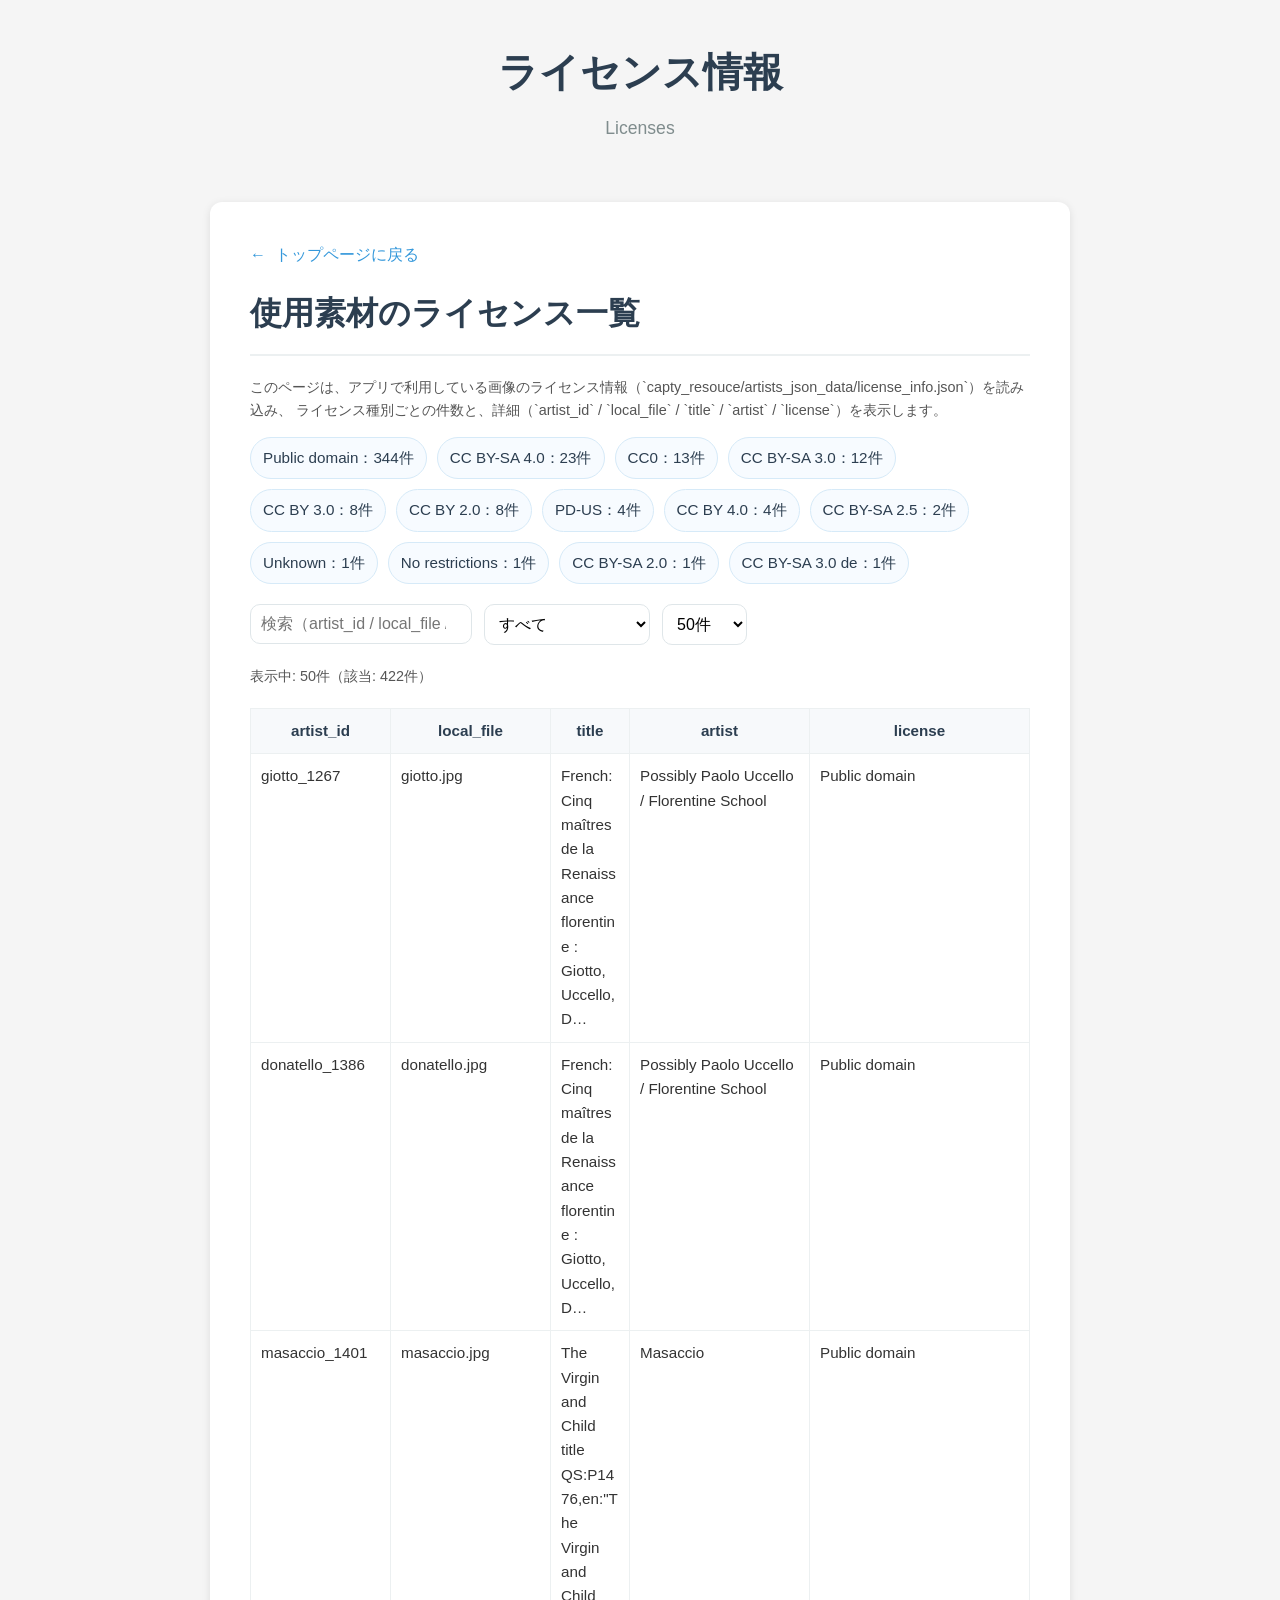
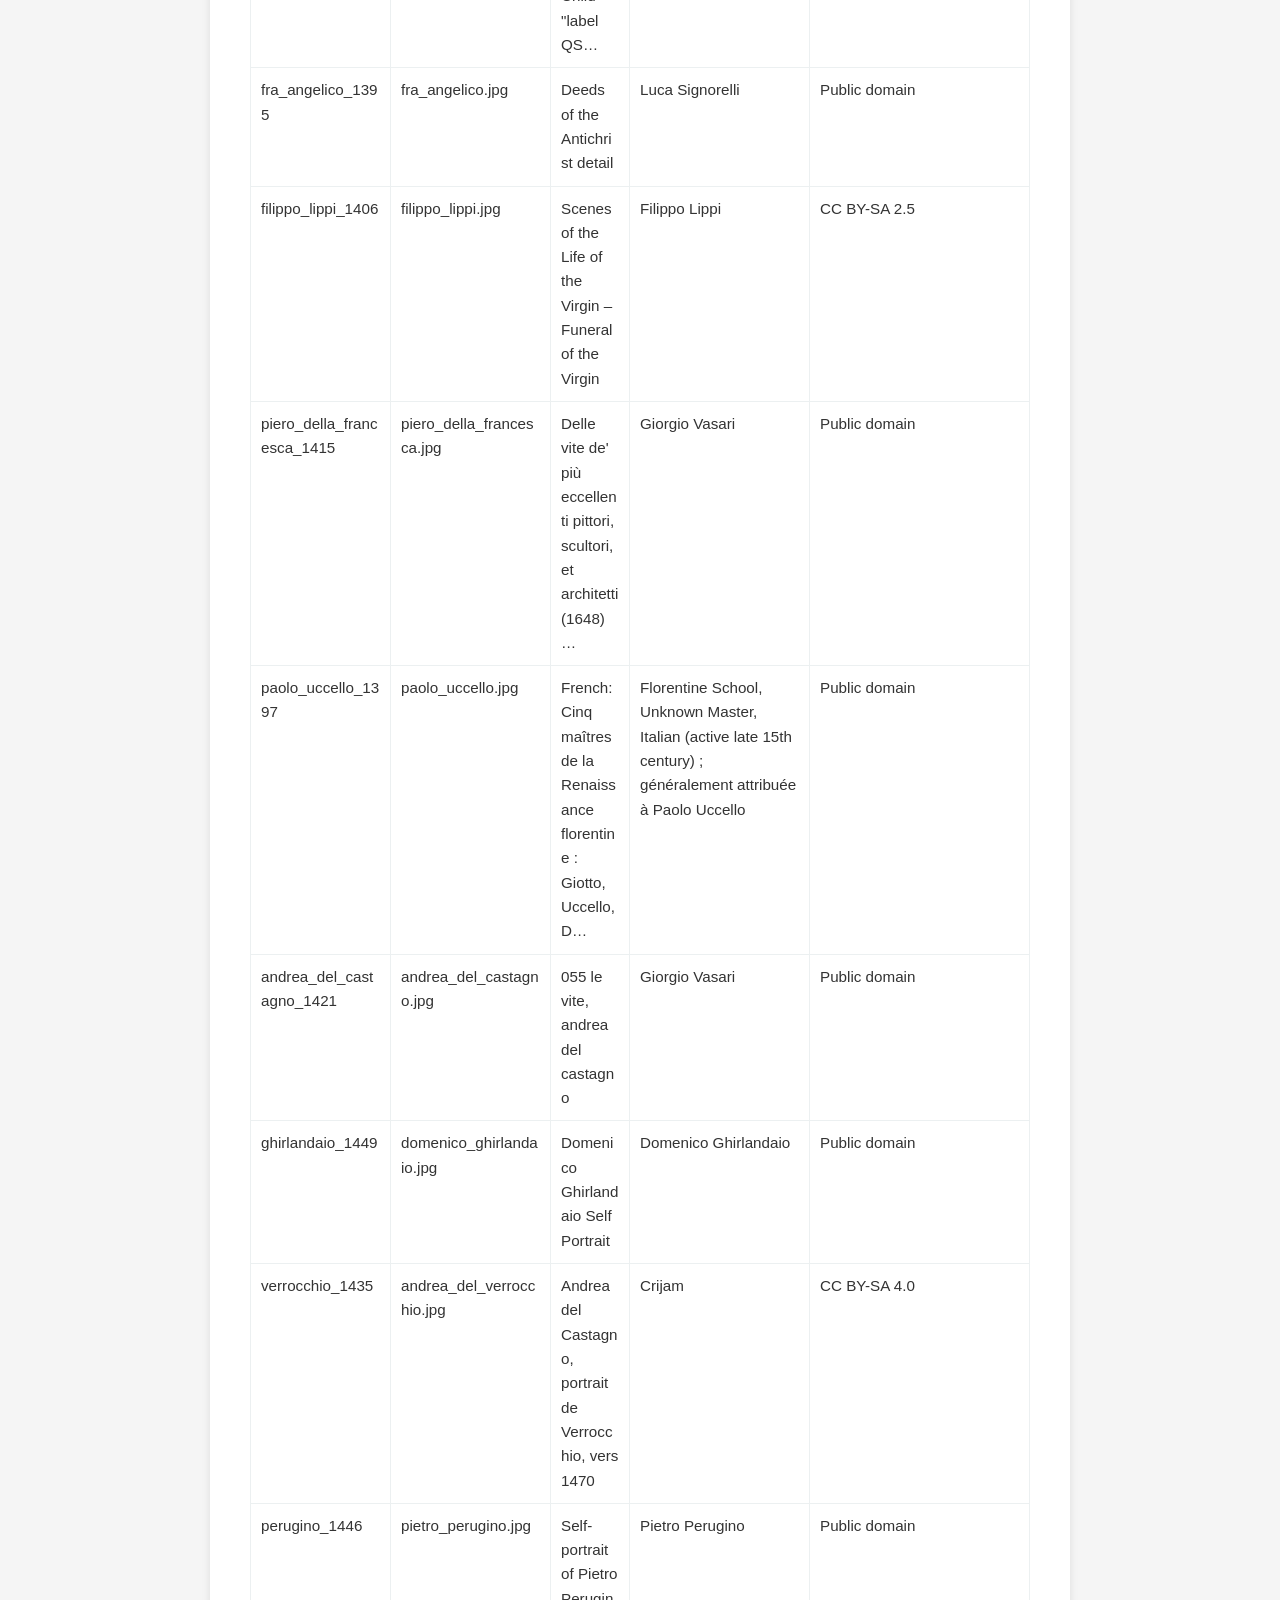
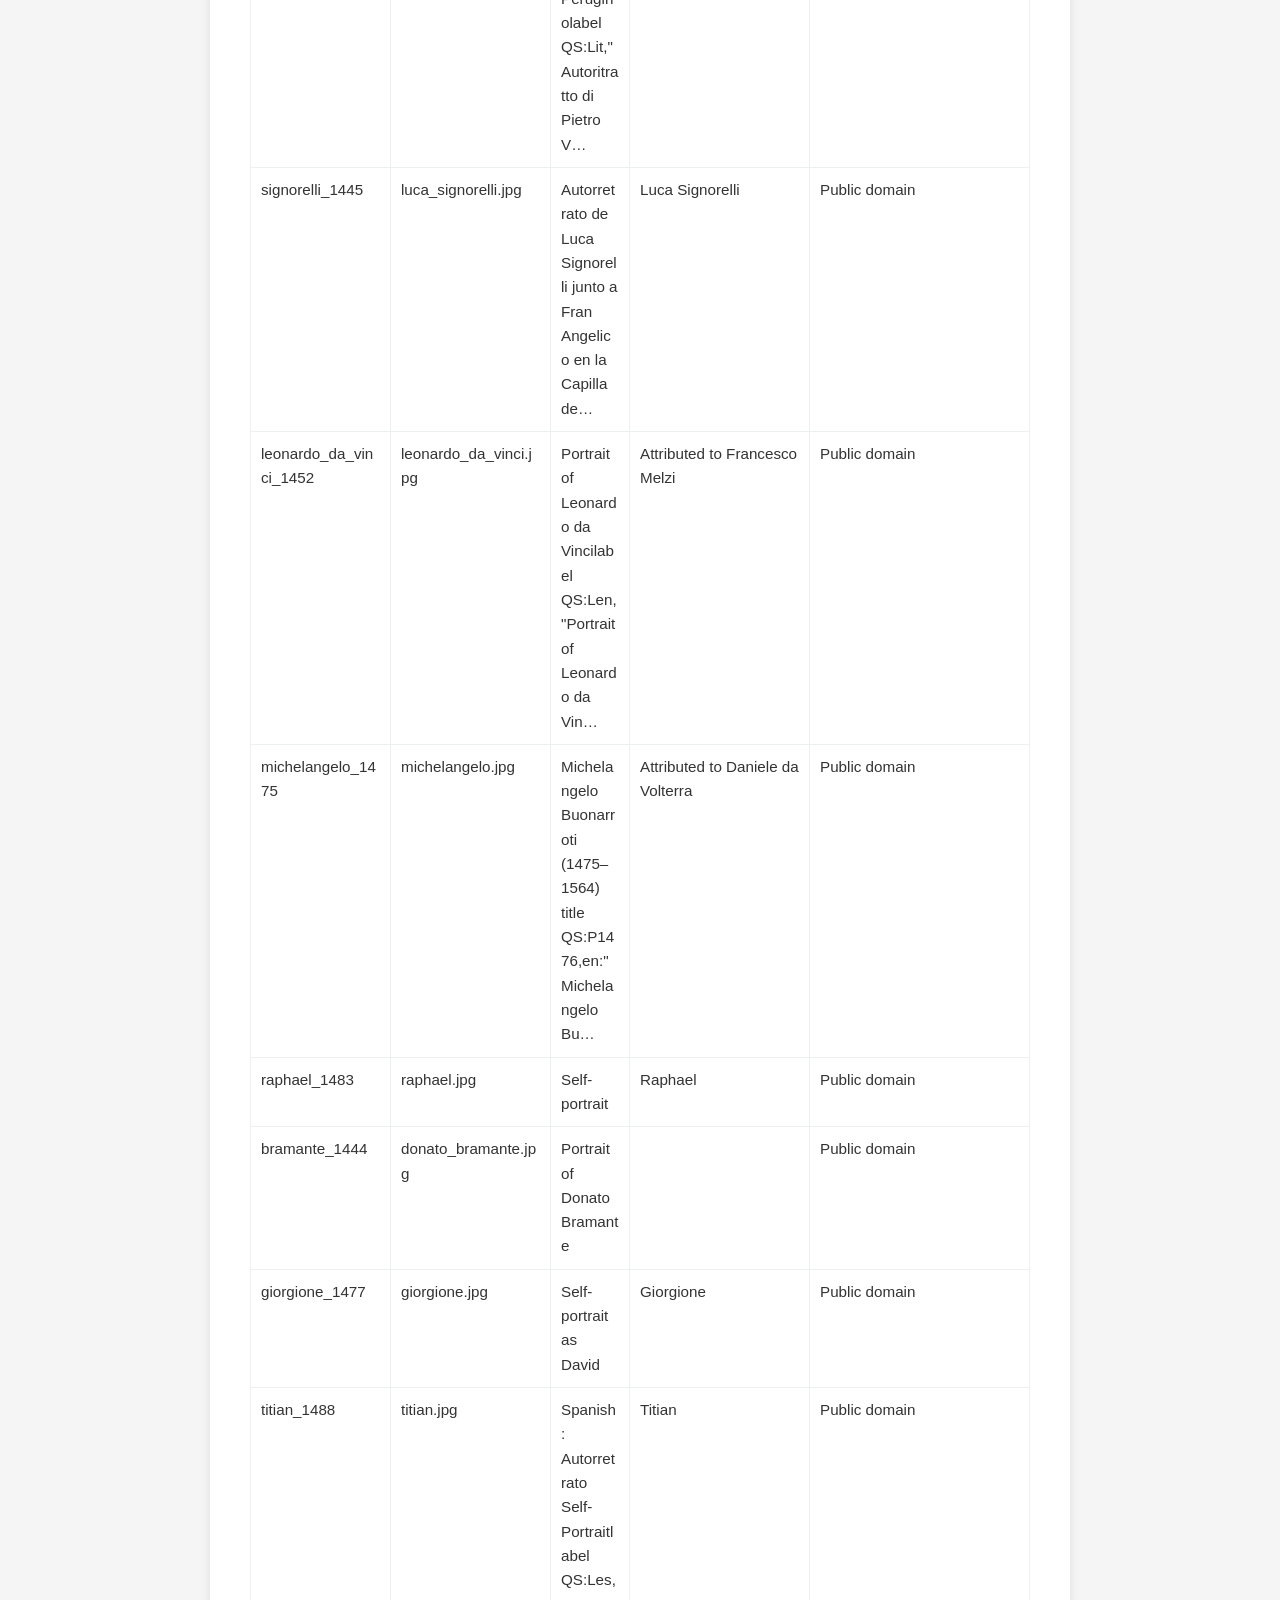
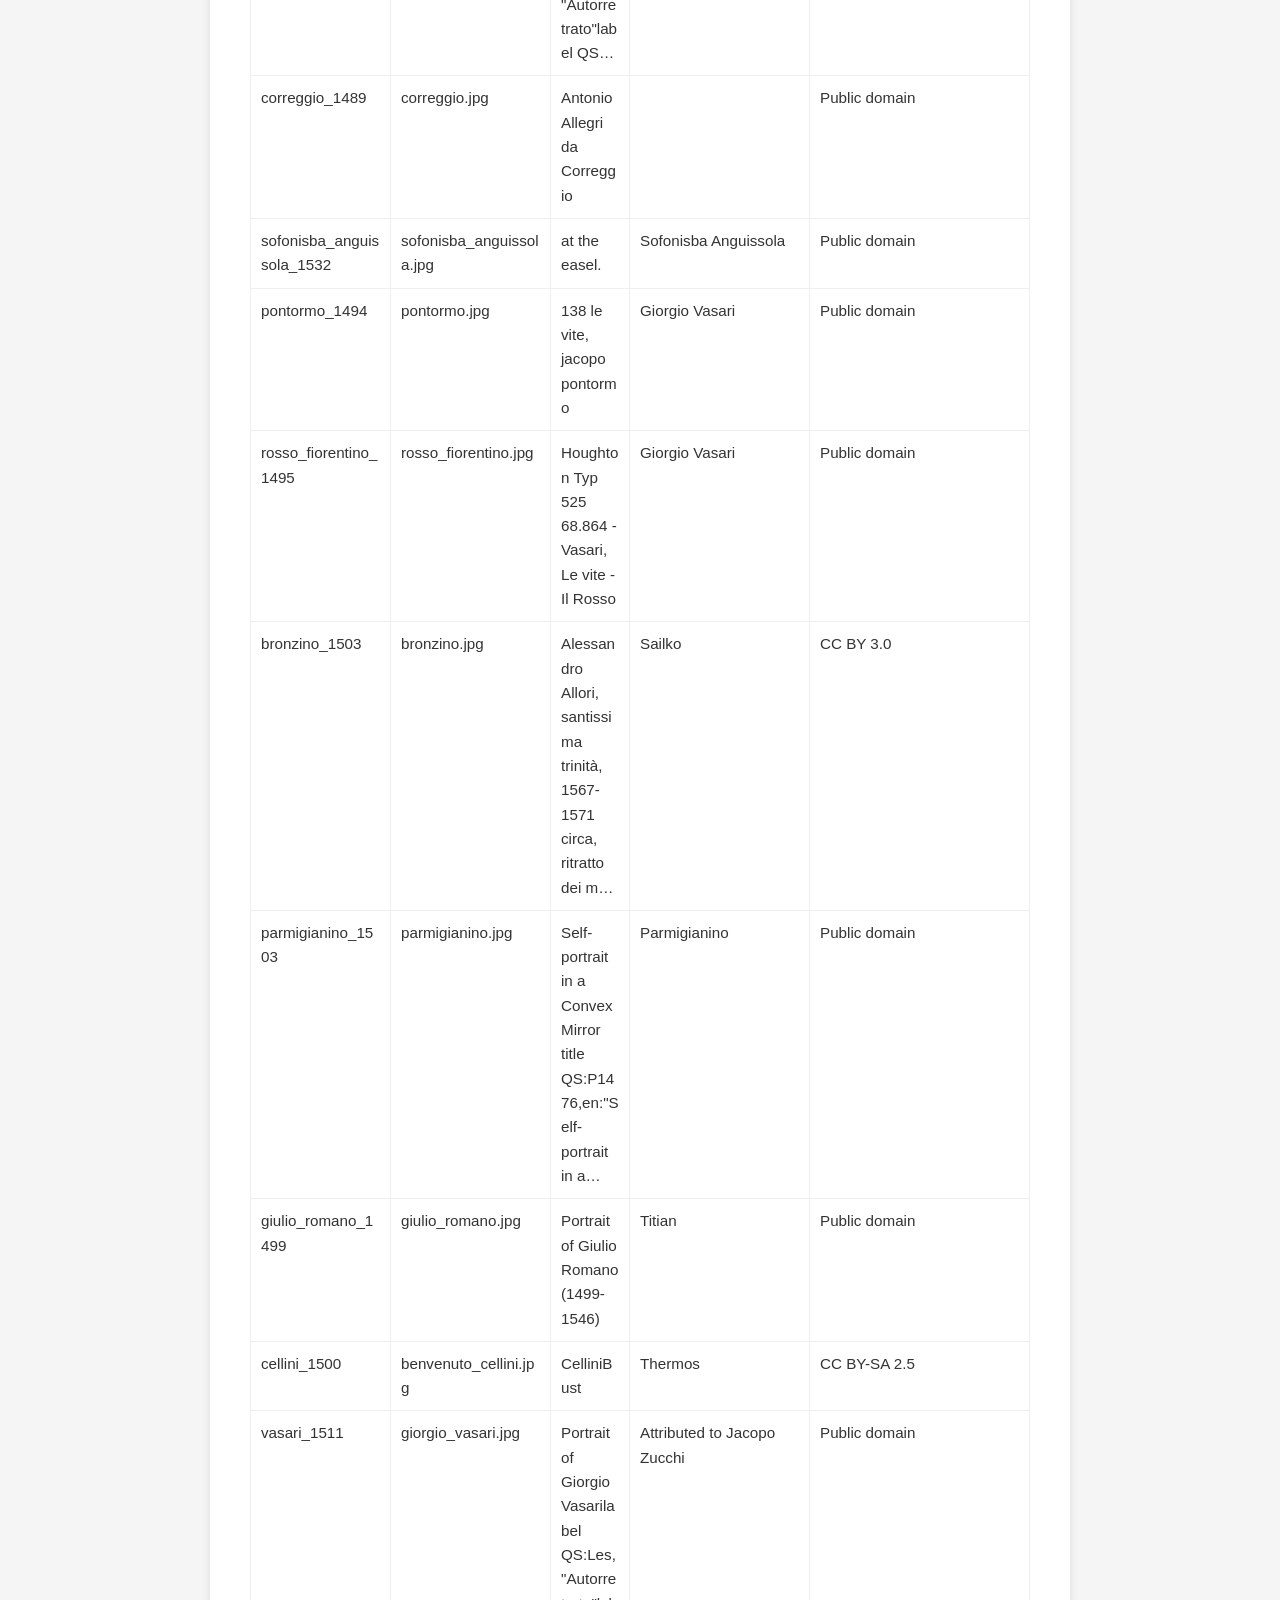
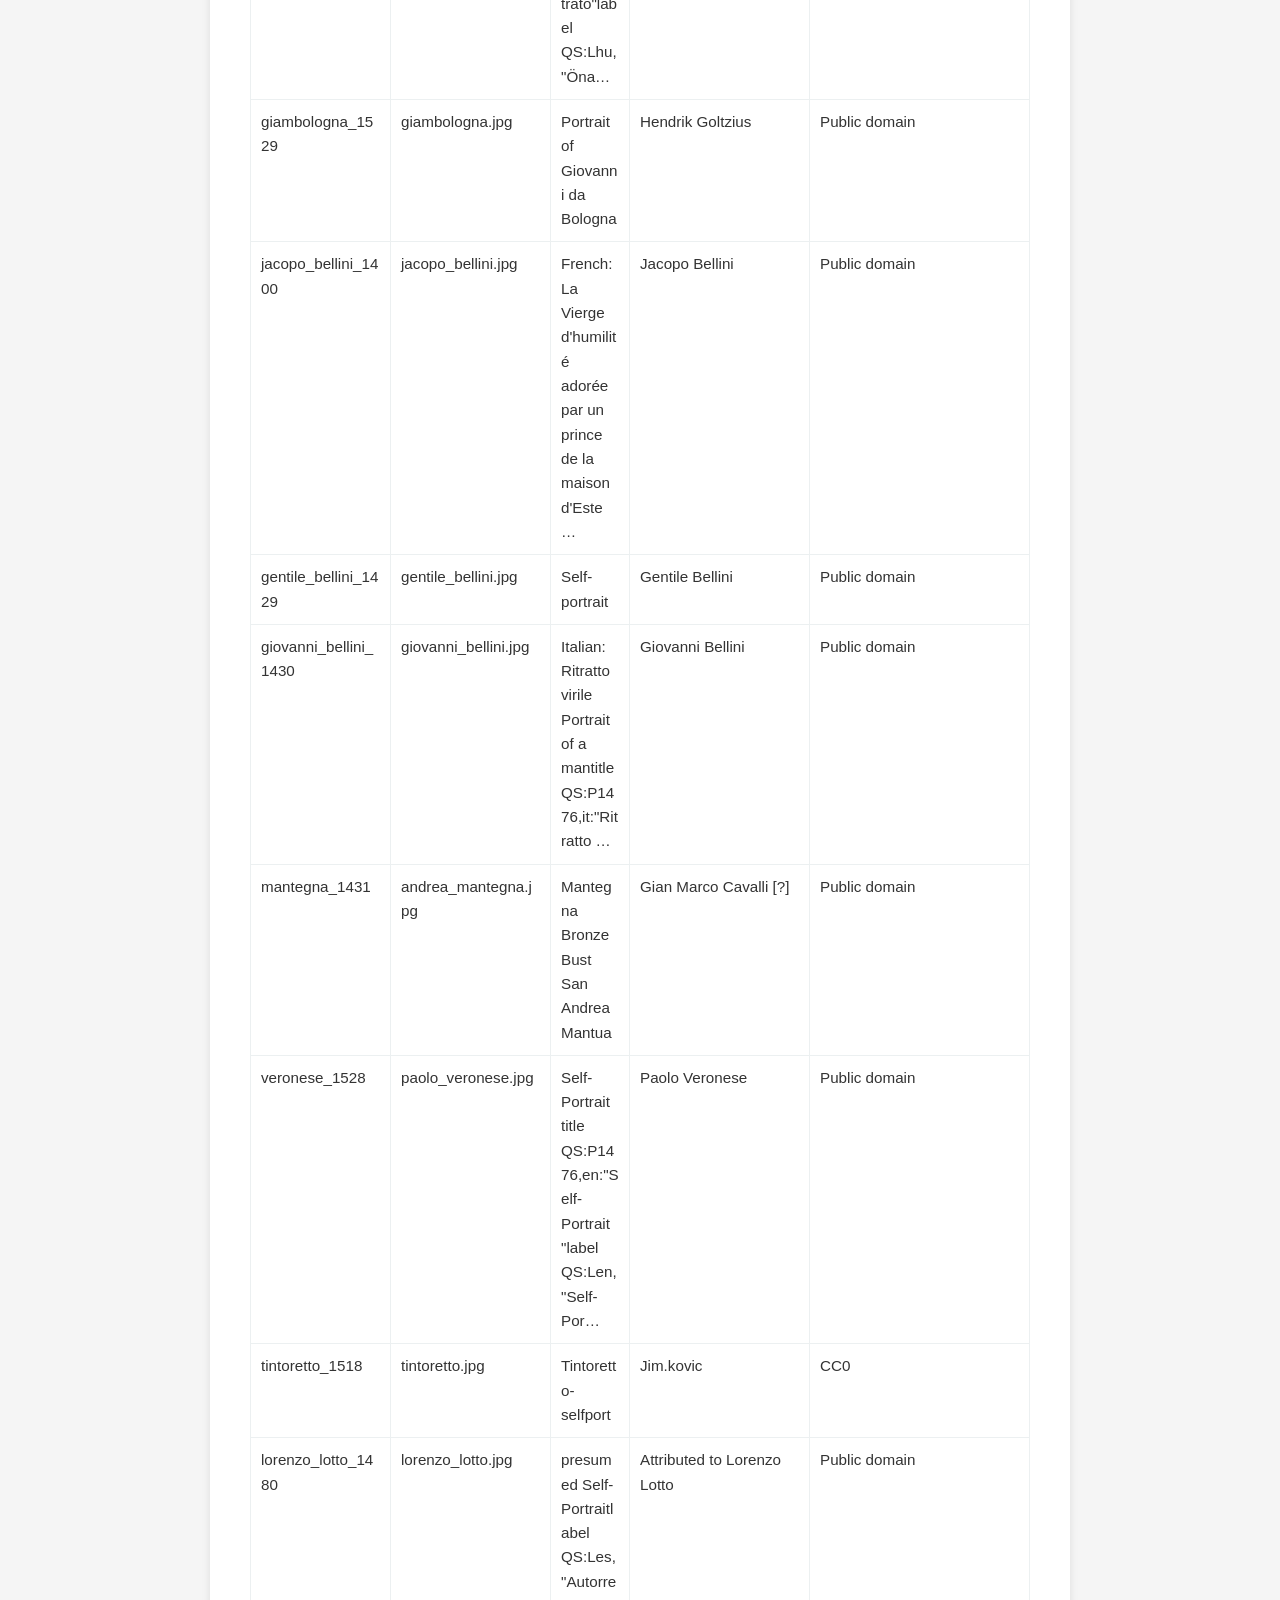
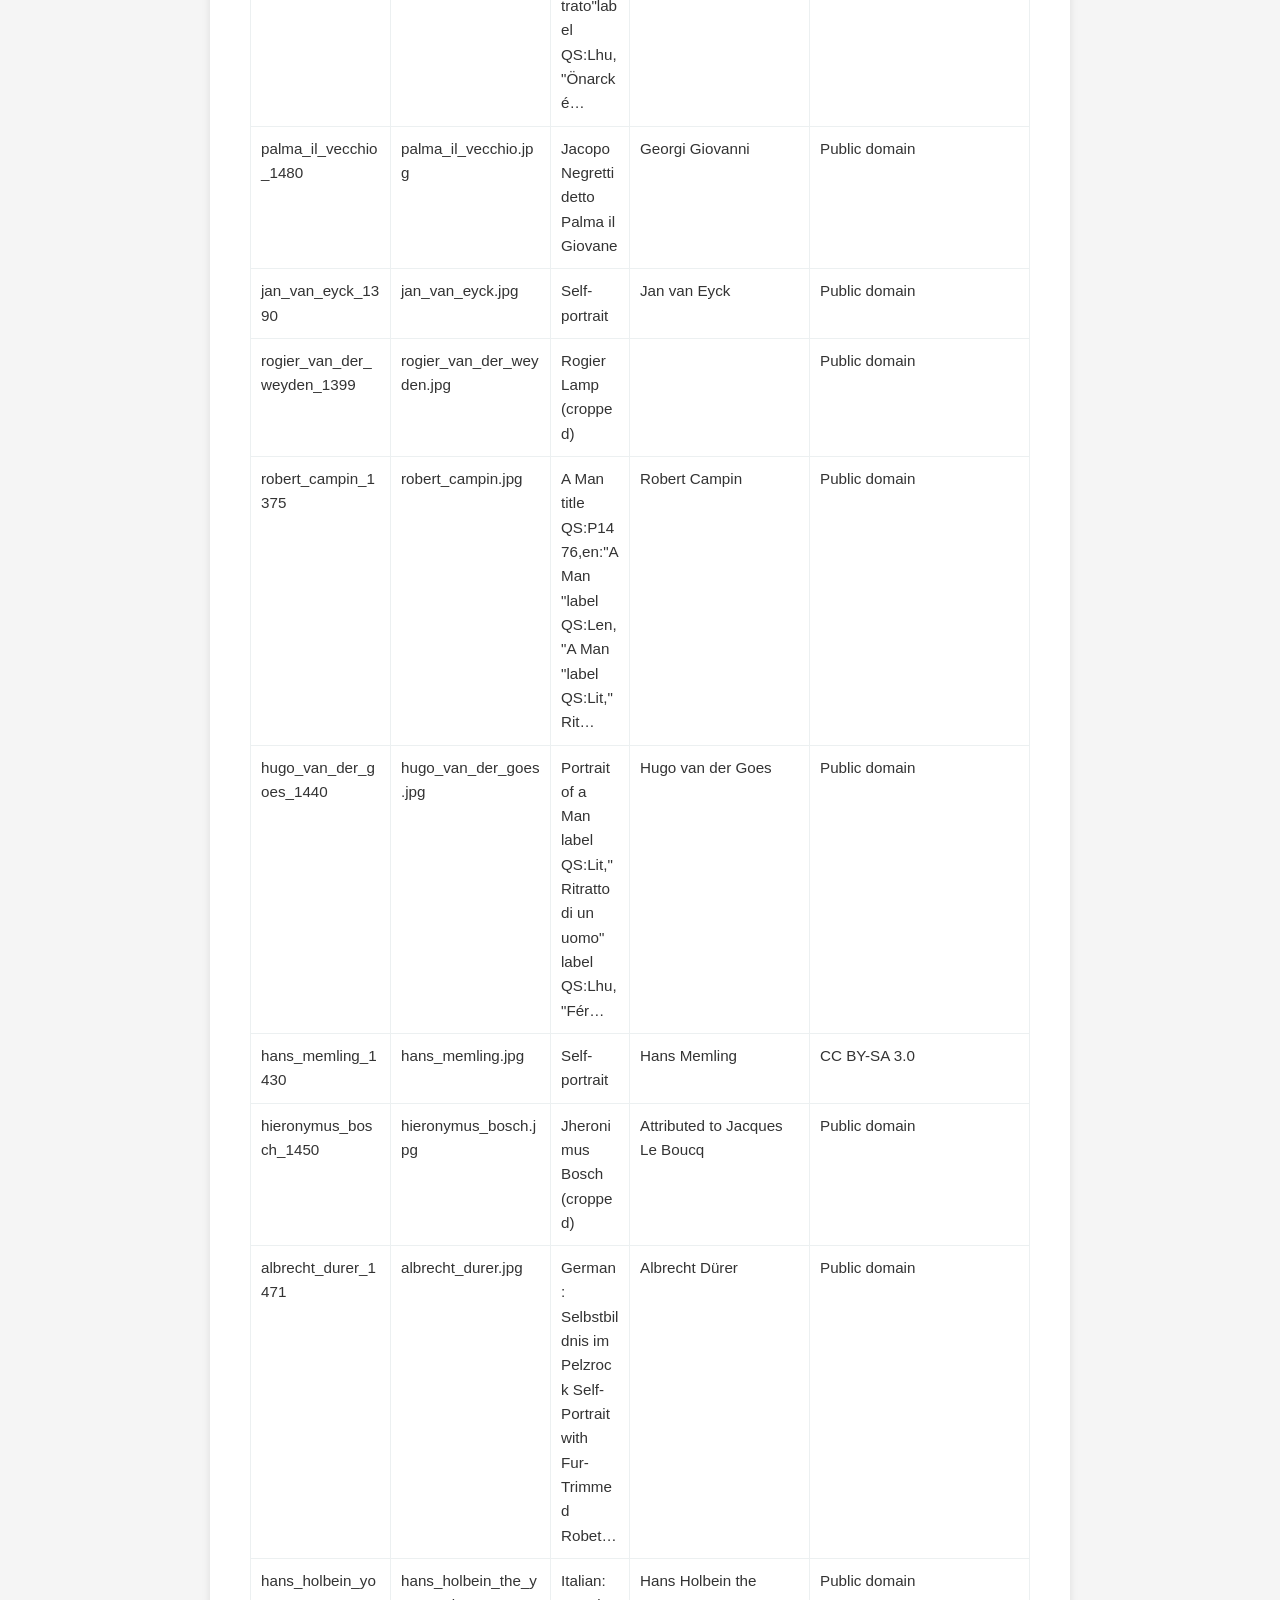
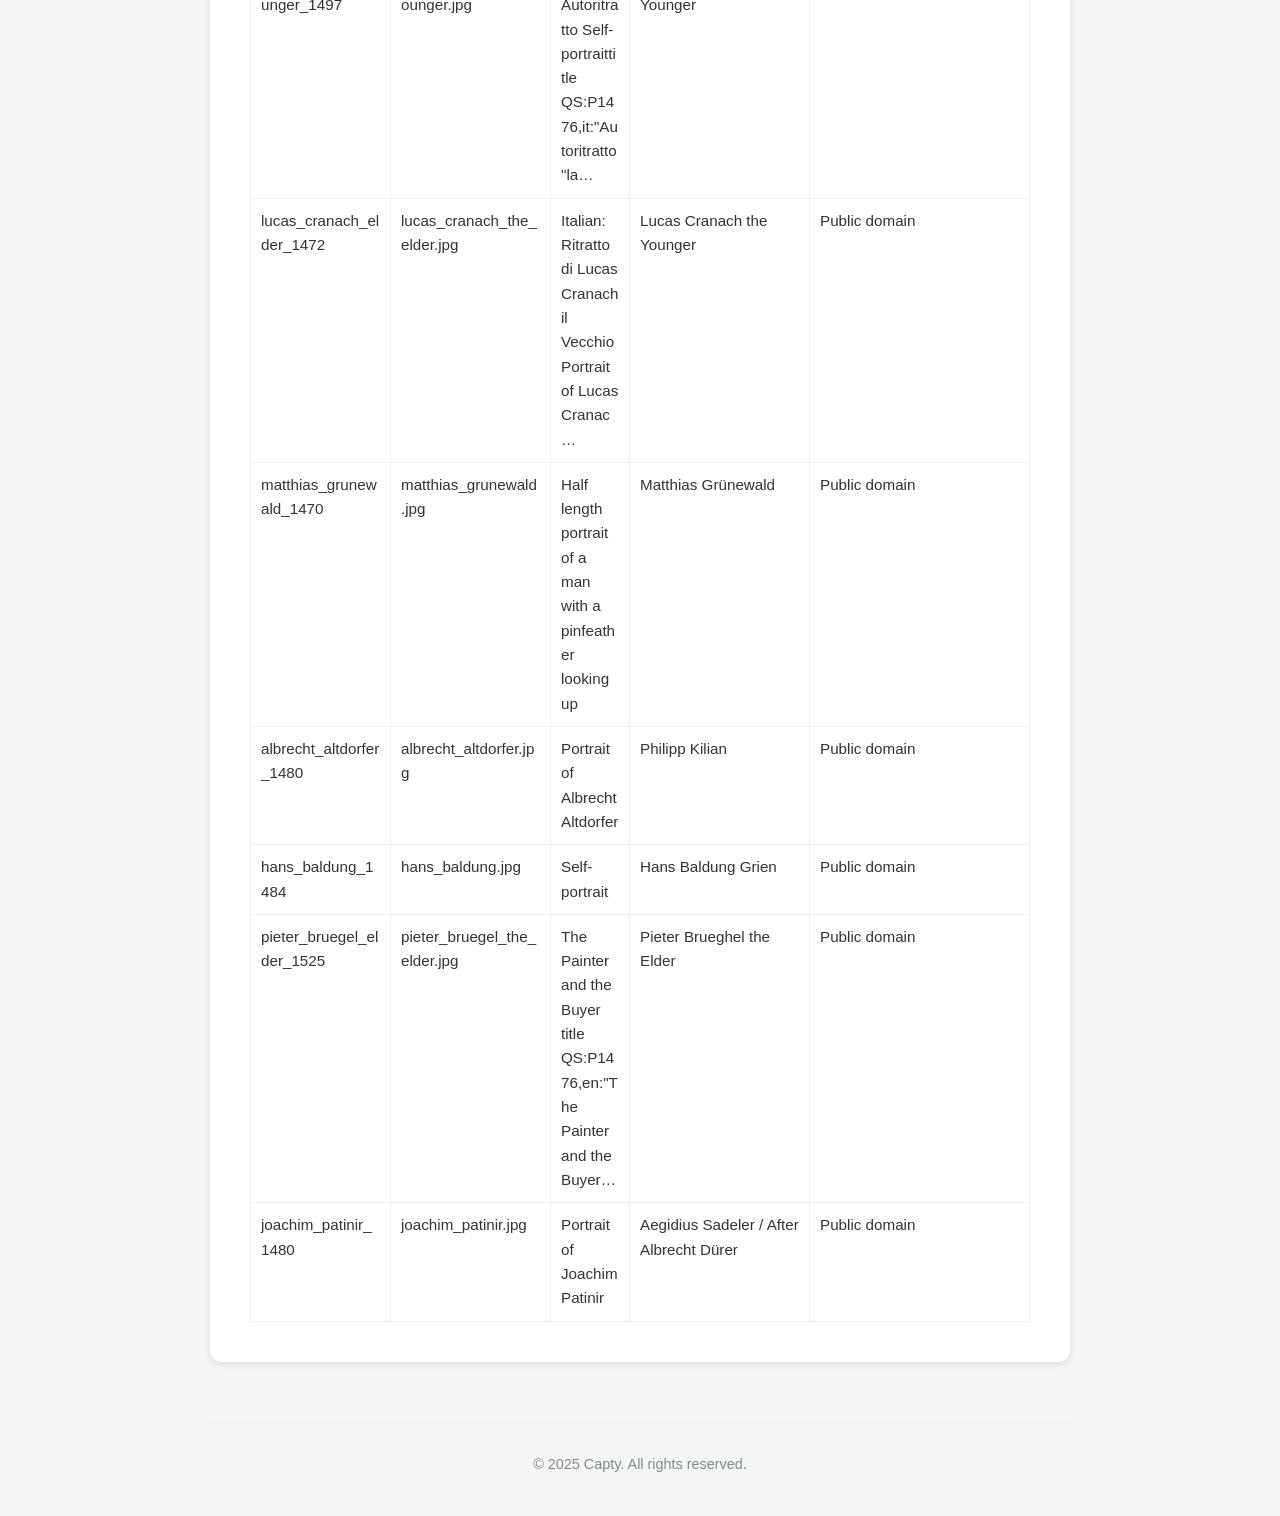
==== license.html @ c0cce58c "Add license information page" ====
<!DOCTYPE html>
<html lang="ja">
<head>
  <meta charset="UTF-8">
  <meta name="viewport" content="width=device-width, initial-scale=1.0">
  <title>ライセンス情報 - Capty Policy</title>
  <link rel="stylesheet" href="style.css">
</head>
<body>
  <div class="container">
    <header>
      <h1>ライセンス情報</h1>
      <p class="subtitle">Licenses</p>
    </header>

    <div class="content">
      <a href="index.html" class="back-link">トップページに戻る</a>

      <h2>使用素材のライセンス一覧</h2>
      <p class="small-note">
        このページは、アプリで利用している画像のライセンス情報（`capty_resouce/artists_json_data/license_info.json`）を読み込み、
        ライセンス種別ごとの件数と、詳細（`artist_id` / `local_file` / `title` / `artist` / `license`）を表示します。
      </p>

      <div id="licenseCounts" class="license-pills" aria-live="polite"></div>

      <div class="filter-row">
        <input id="searchInput" type="search" placeholder="検索（artist_id / local_file / artist / title）" />
        <select id="licenseFilter" aria-label="ライセンスで絞り込み"></select>
        <select id="pageSize" aria-label="表示件数">
          <option value="25">25件</option>
          <option value="50" selected>50件</option>
          <option value="100">100件</option>
        </select>
      </div>

      <p id="resultMeta" class="small-note"></p>

      <div class="table-wrap">
        <table class="license-table">
          <thead>
            <tr>
              <th style="width: 140px;">artist_id</th>
              <th style="width: 160px;">local_file</th>
              <th>title</th>
              <th style="width: 180px;">artist</th>
              <th style="width: 220px;">license</th>
            </tr>
          </thead>
          <tbody id="rows"></tbody>
        </table>
      </div>

      <p id="loadError" class="small-note" style="display:none; color:#b00020;"></p>
    </div>

    <footer>
      <p>&copy; 2025 Capty. All rights reserved.</p>
    </footer>
  </div>

  <script>
    const jsonPath = "capty_resouce/artists_json_data/license_info.json";

    let allItems = [];
    let uniqueLicenses = [];

    function normalizeText(value) {
      return String(value ?? "").replace(/\s+/g, " ").trim();
    }

    function truncate(value, maxLen) {
      const s = normalizeText(value);
      if (s.length <= maxLen) return s;
      return s.slice(0, maxLen) + "…";
    }

    function getSelectedLicense() {
      const el = document.getElementById("licenseFilter");
      return el.value;
    }

    function applyFilterAndRender() {
      const q = normalizeText(document.getElementById("searchInput").value).toLowerCase();
      const license = getSelectedLicense();
      const pageSize = Number(document.getElementById("pageSize").value);

      const filtered = allItems.filter((it) => {
        const matchLicense = license === "all" ? true : it.license === license;
        if (!matchLicense) return false;

        if (!q) return true;
        const haystack = [
          it.artist_id,
          it.local_file,
          it.title,
          it.artist,
          it.license,
        ].map((x) => normalizeText(x).toLowerCase()).join(" ");

        return haystack.includes(q);
      });

      const shown = filtered.slice(0, pageSize);

      const rows = document.getElementById("rows");
      rows.innerHTML = "";

      for (const it of shown) {
        const tr = document.createElement("tr");

        const tdArtistId = document.createElement("td");
        tdArtistId.textContent = normalizeText(it.artist_id);
        tr.appendChild(tdArtistId);

        const tdLocalFile = document.createElement("td");
        tdLocalFile.textContent = normalizeText(it.local_file);
        tr.appendChild(tdLocalFile);

        const tdTitle = document.createElement("td");
        tdTitle.textContent = truncate(it.title, 70);
        tr.appendChild(tdTitle);

        const tdArtist = document.createElement("td");
        tdArtist.textContent = normalizeText(it.artist);
        tr.appendChild(tdArtist);

        const tdLicense = document.createElement("td");
        tdLicense.textContent = normalizeText(it.license);
        tr.appendChild(tdLicense);

        rows.appendChild(tr);
      }

      const meta = document.getElementById("resultMeta");
      meta.textContent = `表示中: ${shown.length}件（該当: ${filtered.length}件）`;
    }

    function renderLicenseCounts(items) {
      const counts = items.reduce((acc, it) => {
        const key = normalizeText(it.license) || "Unknown";
        acc[key] = (acc[key] || 0) + 1;
        return acc;
      }, {});

      const countsEl = document.getElementById("licenseCounts");
      countsEl.innerHTML = "";

      uniqueLicenses = Object.keys(counts).sort((a, b) => counts[b] - counts[a]);
      for (const lic of uniqueLicenses) {
        const pill = document.createElement("div");
        pill.className = "license-pill";
        pill.innerHTML = `<span>${lic}</span>：${counts[lic]}件`;
        countsEl.appendChild(pill);
      }

      const licenseFilter = document.getElementById("licenseFilter");
      licenseFilter.innerHTML = "";

      const allOpt = document.createElement("option");
      allOpt.value = "all";
      allOpt.textContent = "すべて";
      licenseFilter.appendChild(allOpt);

      for (const lic of uniqueLicenses) {
        const opt = document.createElement("option");
        opt.value = lic;
        opt.textContent = lic;
        licenseFilter.appendChild(opt);
      }
    }

    async function loadJsonAndInit() {
      const loadError = document.getElementById("loadError");
      try {
        const res = await fetch(jsonPath, { cache: "no-store" });
        if (!res.ok) throw new Error(`HTTP ${res.status}`);
        allItems = await res.json();

        renderLicenseCounts(allItems);
        applyFilterAndRender();

        document.getElementById("searchInput").addEventListener("input", applyFilterAndRender);
        document.getElementById("licenseFilter").addEventListener("change", applyFilterAndRender);
        document.getElementById("pageSize").addEventListener("change", applyFilterAndRender);
      } catch (e) {
        loadError.style.display = "block";
        loadError.textContent = `読み込みに失敗しました: ${e?.message ?? String(e)}`;
      }
    }

    document.addEventListener("DOMContentLoaded", loadJsonAndInit);
  </script>
</body>
</html>
---- style.css ----
* {
  margin: 0;
  padding: 0;
  box-sizing: border-box;
}

body {
  font-family: -apple-system, BlinkMacSystemFont, 'Segoe UI', 'Roboto', 'Oxygen',
    'Ubuntu', 'Cantarell', 'Fira Sans', 'Droid Sans', 'Helvetica Neue',
    sans-serif;
  -webkit-font-smoothing: antialiased;
  -moz-osx-font-smoothing: grayscale;
  line-height: 1.6;
  color: #333;
  background-color: #f5f5f5;
}

.container {
  max-width: 900px;
  margin: 0 auto;
  padding: 40px 20px;
}

header {
  text-align: center;
  margin-bottom: 60px;
}

h1 {
  font-size: 2.5rem;
  color: #2c3e50;
  margin-bottom: 10px;
}

.subtitle {
  font-size: 1.1rem;
  color: #7f8c8d;
  margin-bottom: 40px;
}

.menu {
  display: grid;
  grid-template-columns: repeat(auto-fit, minmax(250px, 1fr));
  gap: 20px;
  margin-bottom: 40px;
}

.menu-item {
  background: white;
  border-radius: 12px;
  padding: 30px;
  text-align: center;
  box-shadow: 0 2px 8px rgba(0, 0, 0, 0.1);
  transition: transform 0.2s, box-shadow 0.2s;
  text-decoration: none;
  color: inherit;
  display: block;
}

.menu-item:hover {
  transform: translateY(-4px);
  box-shadow: 0 4px 16px rgba(0, 0, 0, 0.15);
}

.menu-item h2 {
  font-size: 1.5rem;
  color: #3498db;
  margin-bottom: 10px;
}

.menu-item p {
  color: #7f8c8d;
  font-size: 0.95rem;
}

.content {
  background: white;
  border-radius: 12px;
  padding: 40px;
  box-shadow: 0 2px 8px rgba(0, 0, 0, 0.1);
}

.content h2 {
  font-size: 2rem;
  color: #2c3e50;
  margin-bottom: 20px;
  padding-bottom: 15px;
  border-bottom: 2px solid #ecf0f1;
}

.content h3 {
  font-size: 1.5rem;
  color: #34495e;
  margin-top: 30px;
  margin-bottom: 15px;
}

.content p {
  margin-bottom: 15px;
  color: #555;
}

.content ul,
.content ol {
  margin-left: 30px;
  margin-bottom: 20px;
}

.content li {
  margin-bottom: 10px;
  color: #555;
}

.back-link {
  display: inline-block;
  margin-bottom: 20px;
  color: #3498db;
  text-decoration: none;
  font-weight: 500;
  transition: color 0.2s;
}

.back-link:hover {
  color: #2980b9;
}

.back-link::before {
  content: '← ';
  margin-right: 5px;
}

footer {
  text-align: center;
  margin-top: 60px;
  padding-top: 30px;
  border-top: 1px solid #ecf0f1;
  color: #7f8c8d;
  font-size: 0.9rem;
}

/* License page styles */
.filter-row {
  display: flex;
  flex-wrap: wrap;
  gap: 12px;
  align-items: center;
  margin: 20px 0;
}

.filter-row input,
.filter-row select {
  padding: 10px;
  border-radius: 10px;
  border: 1px solid #dfe6e9;
  font-size: 1rem;
  background: #fff;
}

.small-note {
  color: #7f8c8d;
  font-size: 0.9rem;
  margin-top: 10px;
}

.license-pills {
  display: flex;
  flex-wrap: wrap;
  gap: 10px;
  margin: 10px 0 20px;
}

.license-pill {
  background: #f7fbff;
  border: 1px solid #d6eaf8;
  padding: 8px 12px;
  border-radius: 999px;
  font-size: 0.95rem;
  color: #2c3e50;
}

.license-table {
  width: 100%;
  border-collapse: collapse;
  margin-top: 20px;
  font-size: 0.95rem;
}

.license-table th,
.license-table td {
  border: 1px solid #ecf0f1;
  padding: 10px;
  vertical-align: top;
}

.license-table th {
  background: #f7f9fb;
  color: #2c3e50;
  font-weight: 600;
}

.license-table td {
  word-break: break-word;
}

@media (max-width: 768px) {
  h1 {
    font-size: 2rem;
  }

  .container {
    padding: 20px 15px;
  }

  .content {
    padding: 25px;
  }

  .menu {
    grid-template-columns: 1fr;
  }
}
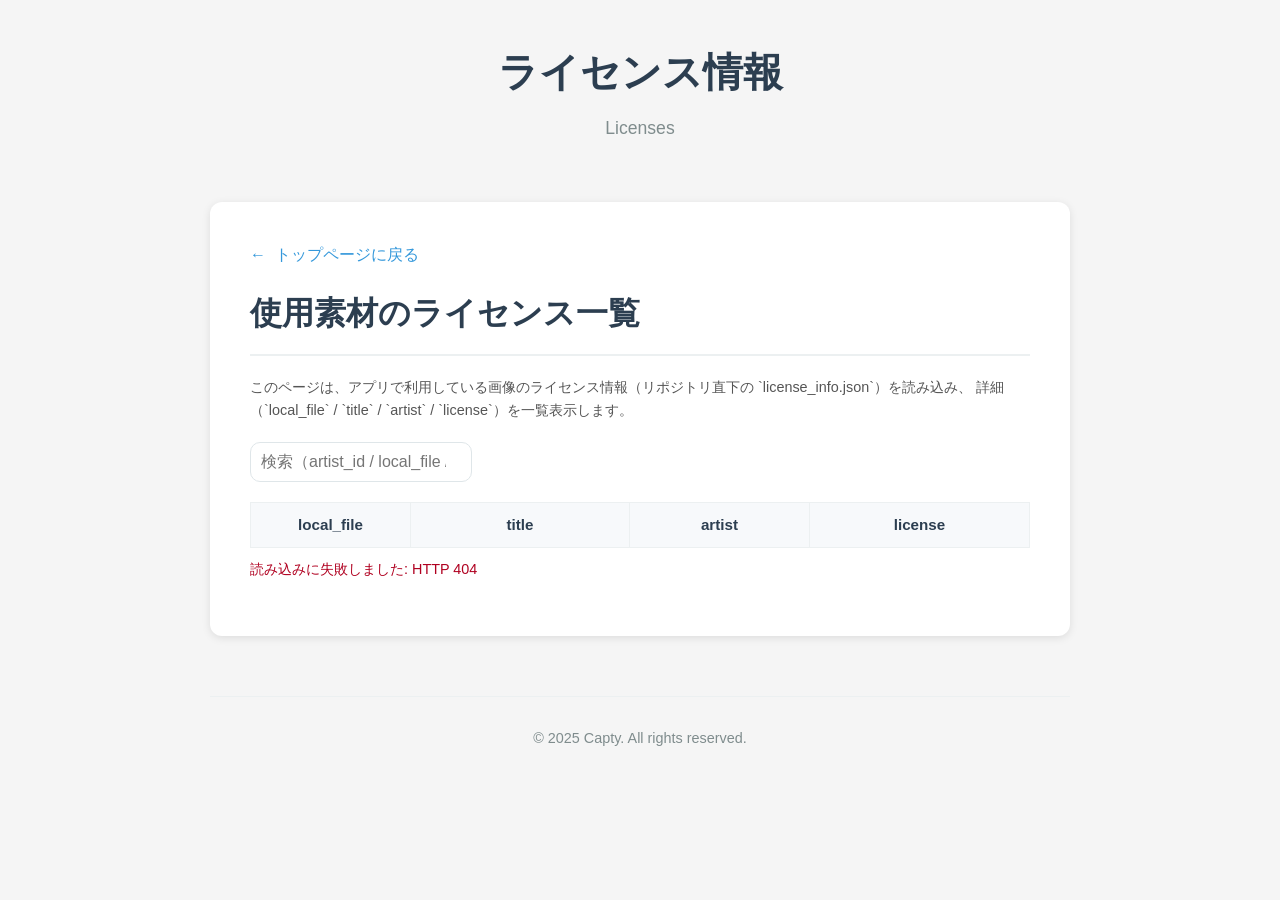
==== commit fe42f220: "License page: remove license type UI, hide artist_id, show all; read root license_info.json" ====
--- a/license.html
+++ b/license.html
@@ -18,20 +18,12 @@
 
       <h2>使用素材のライセンス一覧</h2>
       <p class="small-note">
-        このページは、アプリで利用している画像のライセンス情報（`capty_resouce/artists_json_data/license_info.json`）を読み込み、
-        ライセンス種別ごとの件数と、詳細（`artist_id` / `local_file` / `title` / `artist` / `license`）を表示します。
+        このページは、アプリで利用している画像のライセンス情報（リポジトリ直下の `license_info.json`）を読み込み、
+        詳細（`local_file` / `title` / `artist` / `license`）を一覧表示します。
       </p>
-
-      <div id="licenseCounts" class="license-pills" aria-live="polite"></div>
 
       <div class="filter-row">
         <input id="searchInput" type="search" placeholder="検索（artist_id / local_file / artist / title）" />
-        <select id="licenseFilter" aria-label="ライセンスで絞り込み"></select>
-        <select id="pageSize" aria-label="表示件数">
-          <option value="25">25件</option>
-          <option value="50" selected>50件</option>
-          <option value="100">100件</option>
-        </select>
       </div>
 
       <p id="resultMeta" class="small-note"></p>
@@ -40,7 +32,6 @@
         <table class="license-table">
           <thead>
             <tr>
-              <th style="width: 140px;">artist_id</th>
               <th style="width: 160px;">local_file</th>
               <th>title</th>
               <th style="width: 180px;">artist</th>
@@ -60,10 +51,9 @@
   </div>
 
   <script>
-    const jsonPath = "capty_resouce/artists_json_data/license_info.json";
+    const jsonPath = "license_info.json";
 
     let allItems = [];
-    let uniqueLicenses = [];
 
     function normalizeText(value) {
       return String(value ?? "").replace(/\s+/g, " ").trim();
@@ -75,23 +65,12 @@
       return s.slice(0, maxLen) + "…";
     }
 
-    function getSelectedLicense() {
-      const el = document.getElementById("licenseFilter");
-      return el.value;
-    }
-
     function applyFilterAndRender() {
       const q = normalizeText(document.getElementById("searchInput").value).toLowerCase();
-      const license = getSelectedLicense();
-      const pageSize = Number(document.getElementById("pageSize").value);
 
       const filtered = allItems.filter((it) => {
-        const matchLicense = license === "all" ? true : it.license === license;
-        if (!matchLicense) return false;
-
         if (!q) return true;
         const haystack = [
-          it.artist_id,
           it.local_file,
           it.title,
           it.artist,
@@ -101,17 +80,13 @@
         return haystack.includes(q);
       });
 
-      const shown = filtered.slice(0, pageSize);
+      const shown = filtered; // すべて表示
 
       const rows = document.getElementById("rows");
       rows.innerHTML = "";
 
       for (const it of shown) {
         const tr = document.createElement("tr");
-
-        const tdArtistId = document.createElement("td");
-        tdArtistId.textContent = normalizeText(it.artist_id);
-        tr.appendChild(tdArtistId);
 
         const tdLocalFile = document.createElement("td");
         tdLocalFile.textContent = normalizeText(it.local_file);
@@ -136,40 +111,6 @@
       meta.textContent = `表示中: ${shown.length}件（該当: ${filtered.length}件）`;
     }
 
-    function renderLicenseCounts(items) {
-      const counts = items.reduce((acc, it) => {
-        const key = normalizeText(it.license) || "Unknown";
-        acc[key] = (acc[key] || 0) + 1;
-        return acc;
-      }, {});
-
-      const countsEl = document.getElementById("licenseCounts");
-      countsEl.innerHTML = "";
-
-      uniqueLicenses = Object.keys(counts).sort((a, b) => counts[b] - counts[a]);
-      for (const lic of uniqueLicenses) {
-        const pill = document.createElement("div");
-        pill.className = "license-pill";
-        pill.innerHTML = `<span>${lic}</span>：${counts[lic]}件`;
-        countsEl.appendChild(pill);
-      }
-
-      const licenseFilter = document.getElementById("licenseFilter");
-      licenseFilter.innerHTML = "";
-
-      const allOpt = document.createElement("option");
-      allOpt.value = "all";
-      allOpt.textContent = "すべて";
-      licenseFilter.appendChild(allOpt);
-
-      for (const lic of uniqueLicenses) {
-        const opt = document.createElement("option");
-        opt.value = lic;
-        opt.textContent = lic;
-        licenseFilter.appendChild(opt);
-      }
-    }
-
     async function loadJsonAndInit() {
       const loadError = document.getElementById("loadError");
       try {
@@ -177,12 +118,9 @@
         if (!res.ok) throw new Error(`HTTP ${res.status}`);
         allItems = await res.json();
 
-        renderLicenseCounts(allItems);
         applyFilterAndRender();
 
         document.getElementById("searchInput").addEventListener("input", applyFilterAndRender);
-        document.getElementById("licenseFilter").addEventListener("change", applyFilterAndRender);
-        document.getElementById("pageSize").addEventListener("change", applyFilterAndRender);
       } catch (e) {
         loadError.style.display = "block";
         loadError.textContent = `読み込みに失敗しました: ${e?.message ?? String(e)}`;
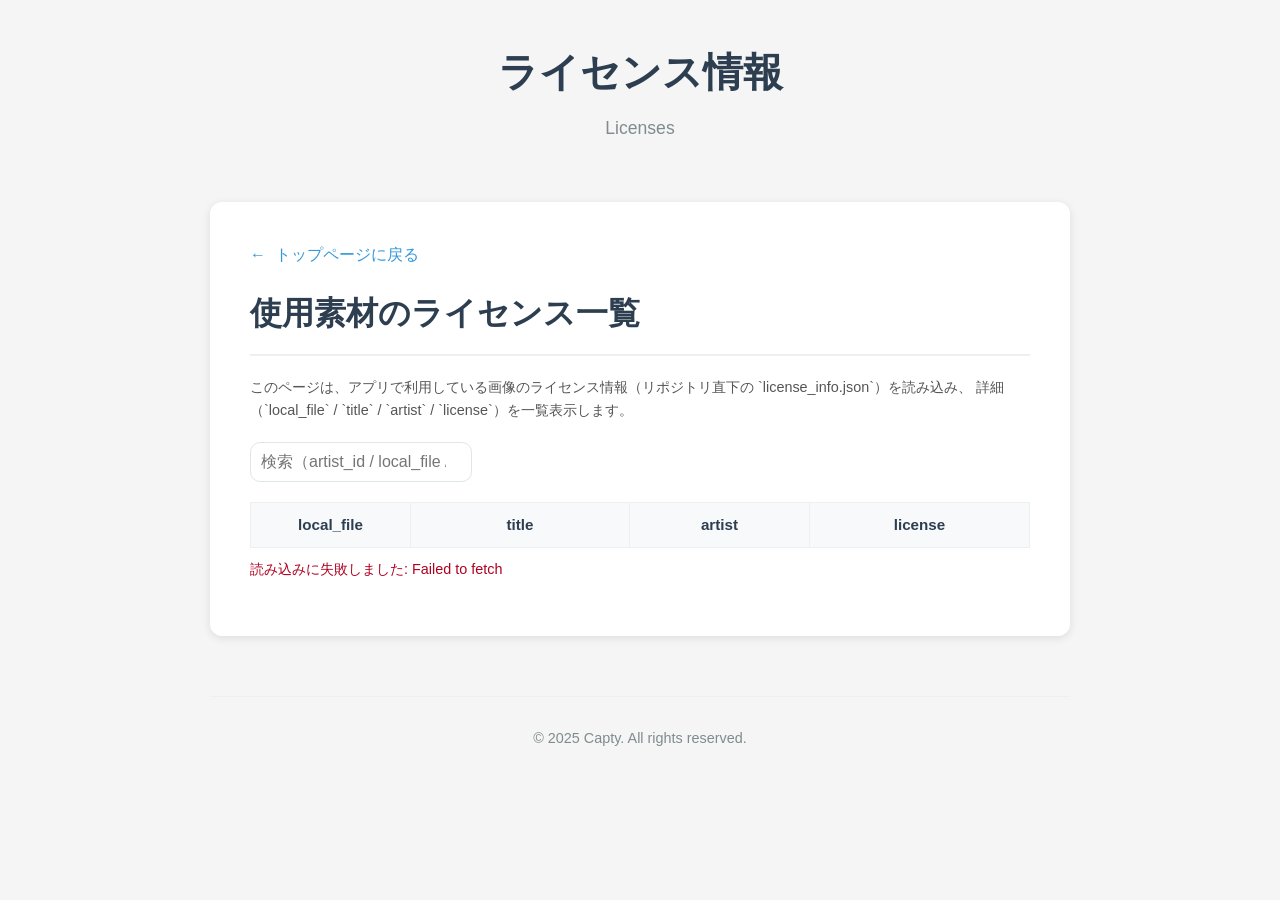
==== commit 1cfa36cc: "License page: load JSON from GitHub (raw URL)" ====
--- a/license.html
+++ b/license.html
@@ -51,7 +51,8 @@
   </div>
 
   <script>
-    const jsonPath = "license_info.json";
+    // GitHub上のJSON（生データ）を参照
+    const jsonPath = "https://raw.githubusercontent.com/mappou/capty-policy/main/capty_resouce/artists_json_data/license_info.json";
 
     let allItems = [];
 
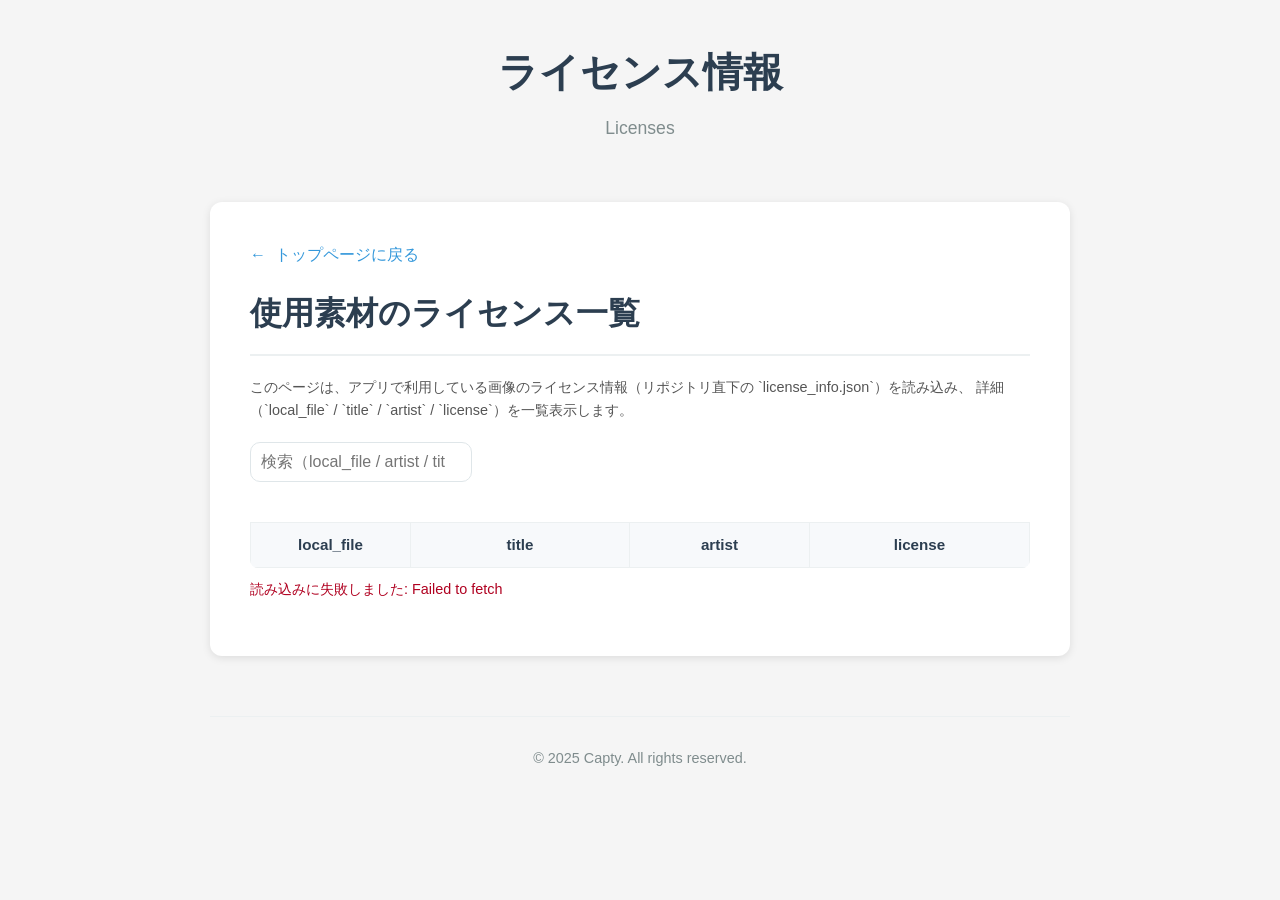
==== commit 07504f50: "Fix license table responsiveness on mobile and update search hint" ====
--- a/license.html
+++ b/license.html
@@ -23,7 +23,7 @@
       </p>
 
       <div class="filter-row">
-        <input id="searchInput" type="search" placeholder="検索（artist_id / local_file / artist / title）" />
+        <input id="searchInput" type="search" placeholder="検索（local_file / artist / title / license）" />
       </div>
 
       <p id="resultMeta" class="small-note"></p>
--- a/style.css
+++ b/style.css
@@ -129,6 +129,34 @@
   margin-right: 5px;
 }
 
+.lang-switch {
+  display: flex;
+  justify-content: flex-end;
+  margin-bottom: 20px;
+}
+
+.lang-switch button {
+  border: 1px solid #dfe6e9;
+  background: #fff;
+  color: #2c3e50;
+  border-radius: 8px;
+  padding: 8px 12px;
+  font-size: 0.9rem;
+  cursor: pointer;
+}
+
+.lang-switch button:hover {
+  background: #f7f9fb;
+}
+
+.lang-content {
+  display: none;
+}
+
+.lang-content.is-active {
+  display: block;
+}
+
 footer {
   text-align: center;
   margin-top: 60px;
@@ -185,6 +213,13 @@
   font-size: 0.95rem;
 }
 
+.table-wrap {
+  width: 100%;
+  overflow-x: auto;
+  -webkit-overflow-scrolling: touch;
+  border-radius: 8px;
+}
+
 .license-table th,
 .license-table td {
   border: 1px solid #ecf0f1;
